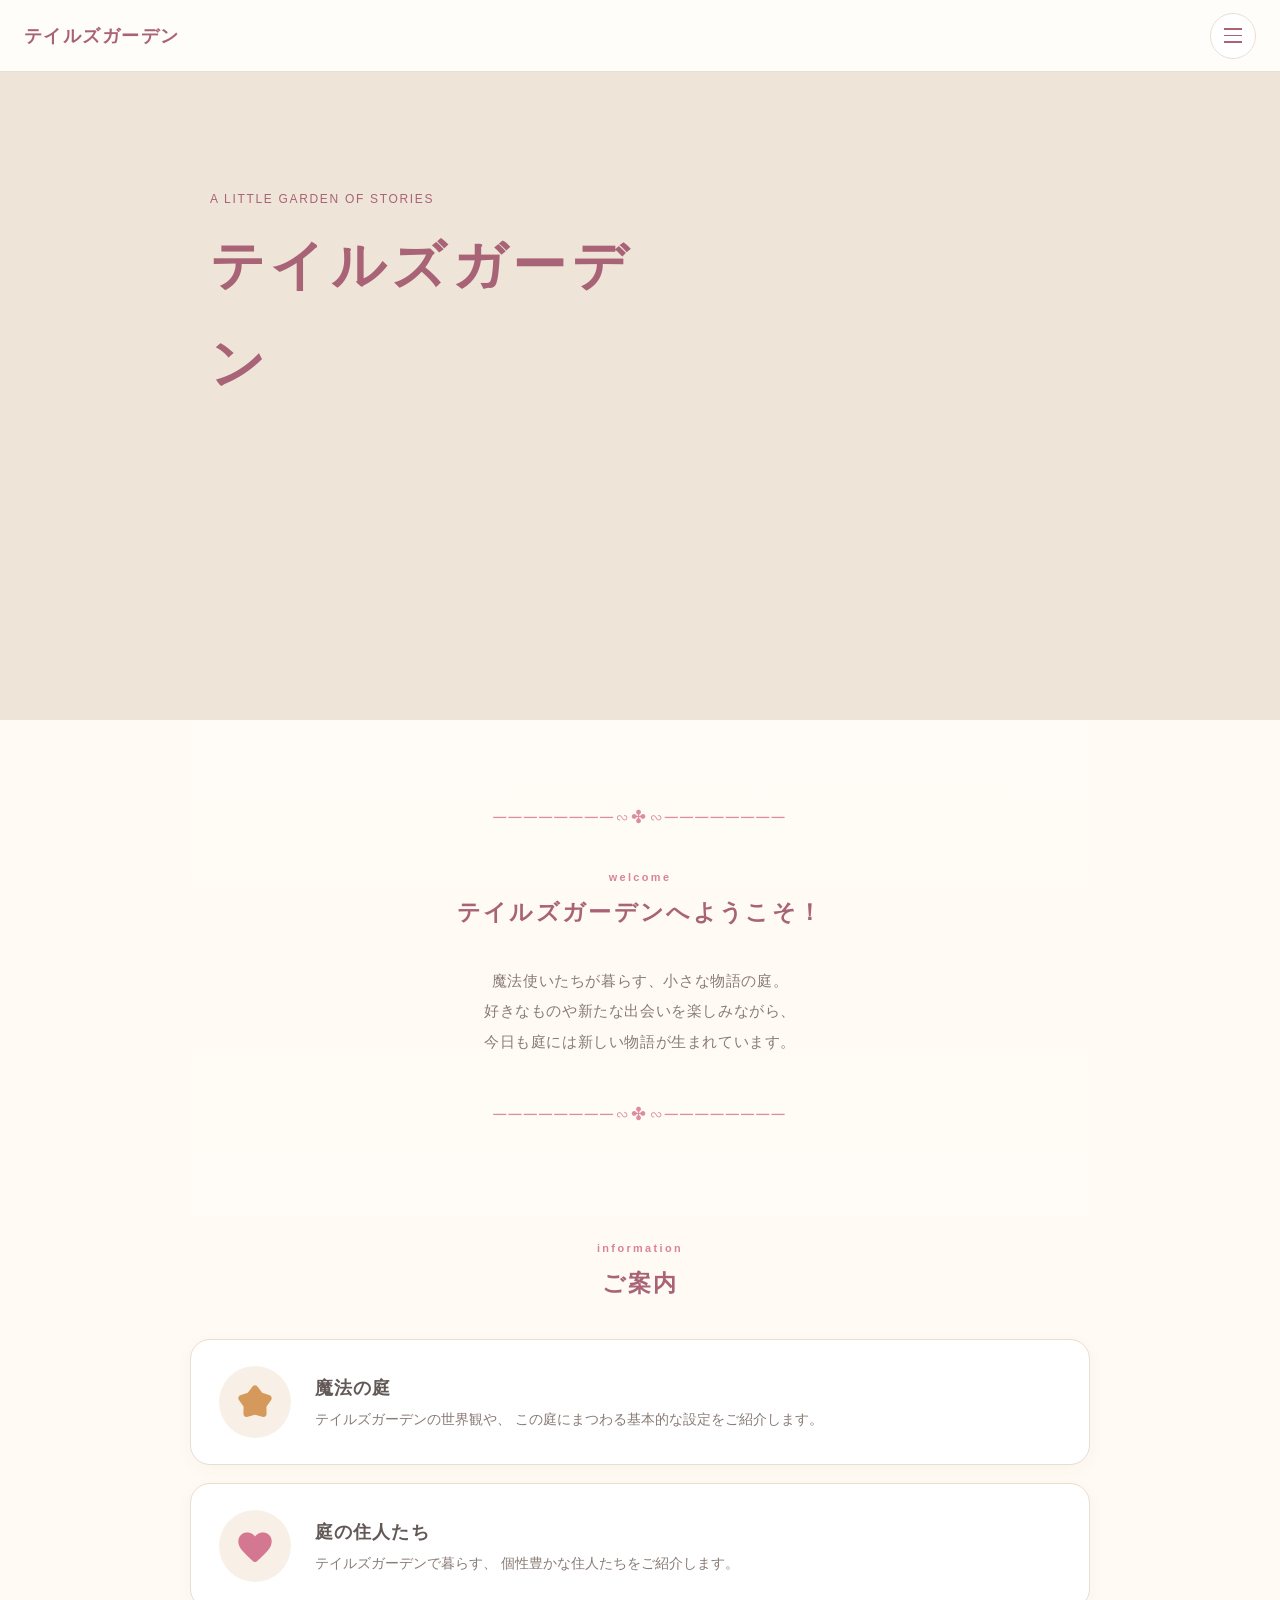
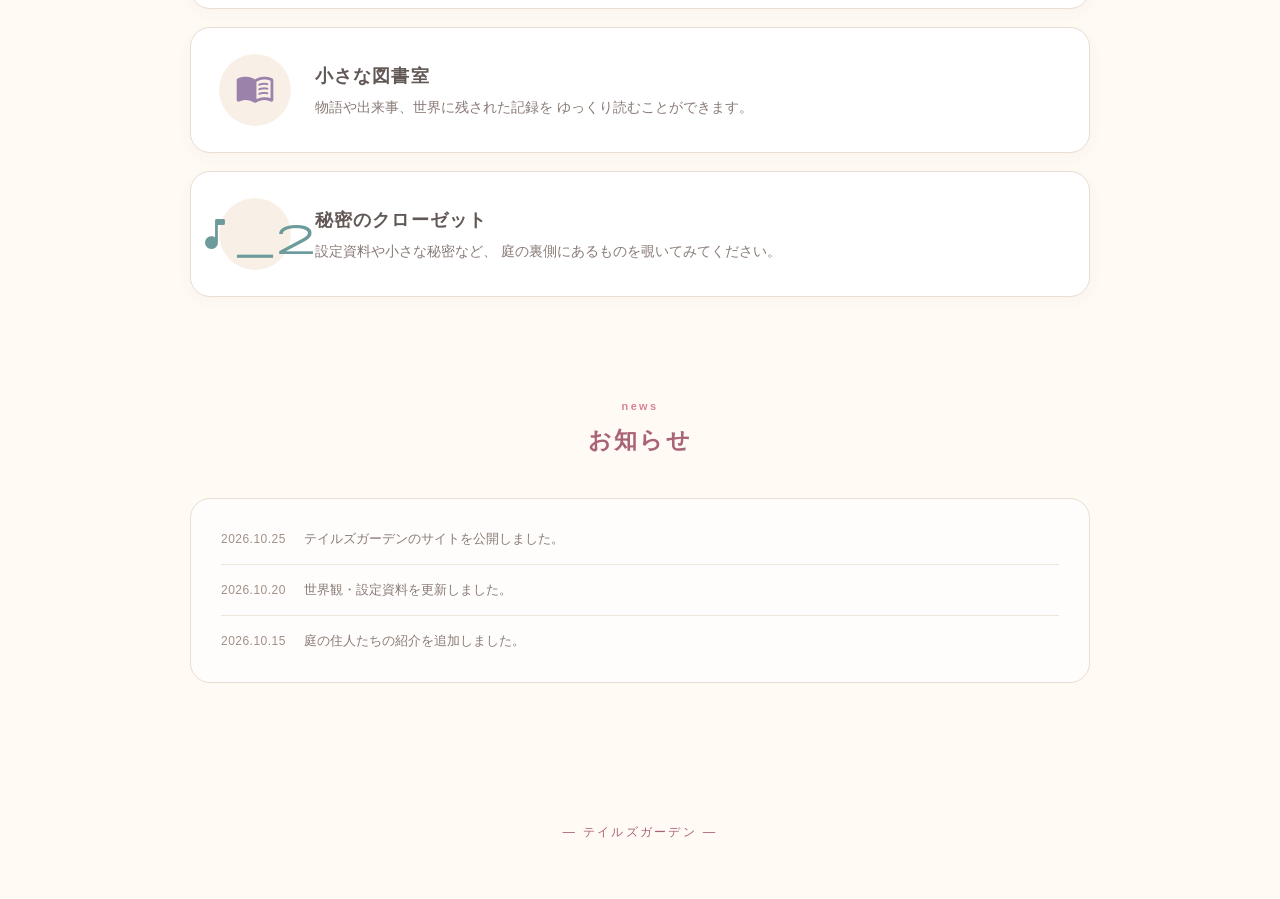
==== index.html @ 04b59acd "index.html の更新" ====
<!DOCTYPE html><html lang="ja"><head>
  <meta charset="UTF-8"><meta
name="viewport"
content="width=device-width, initial-scale=1.0">

  <title>テイルズガーデン</title>  <!-- Material Symbols Rounded -->  <link
    rel="stylesheet"
    href="https://fonts.googleapis.com/css2?family=Material+Symbols+Rounded:opsz,wght,FILL,GRAD@20..48,400,1,0"
  >  <!-- CSS -->  <link rel="stylesheet" href="style.css">
</head><body>  <!-- ========================================
       ヘッダー
  ======================================== -->  <header class="site-header"><a href="#" class="site-title">
  テイルズガーデン
</a>


<!-- メニューボタン -->

<button
  class="menu-button"
  type="button"
  aria-label="メニューを開く"
  aria-expanded="false"
>

  <span></span>
  <span></span>
  <span></span>

</button>

  </header>  <!-- ========================================
       全画面メニュー
  ======================================== -->  <div class="menu-overlay"><div class="menu-inner">


  <!-- メニュー見出し -->

  <div class="menu-heading">

    <span>menu</span>

    <h2>ご案内</h2>

  </div>


  <!-- メニュー項目 -->

  <nav class="menu-items">


    <!-- 魔法の庭 -->

    <a href="#garden" class="menu-item">

      <div class="menu-icon icon-garden">

        <span class="material-symbols-rounded">
          kid_star
        </span>

      </div>


      <div>

        <h3>
          魔法の庭
        </h3>

        <p>
          テイルズガーデンの世界について
        </p>

      </div>

    </a>



    <!-- 庭の住人たち -->

    <a href="#residents" class="menu-item">

      <div class="menu-icon icon-residents">

        <span class="material-symbols-rounded">
          favorite
        </span>

      </div>


      <div>

        <h3>
          庭の住人たち
        </h3>

        <p>
          この庭で暮らす住人たち
        </p>

      </div>

    </a>



    <!-- 小さな図書室 -->

    <a href="#library" class="menu-item">

      <div class="menu-icon icon-library">

        <span class="material-symbols-rounded">
          menu_book
        </span>

      </div>


      <div>

        <h3>
          小さな図書室
        </h3>

        <p>
          物語や記録を読む場所
        </p>

      </div>

    </a>



    <!-- 秘密のクローゼット -->

    <a href="#closet" class="menu-item">

      <div class="menu-icon icon-closet">

        <span class="material-symbols-rounded">
          music_note_2
        </span>

      </div>


      <div>

        <h3>
          秘密のクローゼット
        </h3>

        <p>
          設定資料や小さな秘密
        </p>

      </div>

    </a>

  </nav>

</div>

  </div>  <!-- ========================================
       メイン
  ======================================== -->  <main><!-- ======================================
     メインビジュアル
====================================== -->

<section class="hero">

  <div
    class="hero-image"
    style="background-image: url('images/hero.jpg');"
  ></div>


  <div class="hero-text">

    <p class="hero-subtitle">
      A LITTLE GARDEN OF STORIES
    </p>

    <h1>
      テイルズガーデン
    </h1>

  </div>

</section>



<!-- ======================================
     Welcome / 世界観紹介
====================================== -->

<section class="intro" id="welcome">


  <div class="section-heading">

    <span class="heading-en">
      welcome
    </span>

    <h2>
      テイルズガーデンへようこそ！
    </h2>

  </div>


  <p>
    魔法使いたちが暮らす、小さな物語の庭。<br>
    好きなものや新たな出会いを楽しみながら、<br>
    今日も庭には新しい物語が生まれています。
  </p>

</section>



<!-- ======================================
     Information / ご案内
====================================== -->

<section class="contents-section" id="information">


  <div class="section-heading">

    <span class="heading-en">
      information
    </span>

    <h2>
      ご案内
    </h2>

  </div>


  <div class="contents">


    <!-- 魔法の庭 -->

    <a
      href="#garden"
      class="content-card"
      id="garden"
    >

      <div class="content-icon icon-garden">

        <span class="material-symbols-rounded">
          kid_star
        </span>

      </div>


      <div class="content-text">

        <h2>
          魔法の庭
        </h2>

        <p>
          テイルズガーデンの世界観や、
          この庭にまつわる基本的な設定をご紹介します。
        </p>

      </div>

    </a>



    <!-- 庭の住人たち -->

    <a
      href="#residents"
      class="content-card"
      id="residents"
    >

      <div class="content-icon icon-residents">

        <span class="material-symbols-rounded">
          favorite
        </span>

      </div>


      <div class="content-text">

        <h2>
          庭の住人たち
        </h2>

        <p>
          テイルズガーデンで暮らす、
          個性豊かな住人たちをご紹介します。
        </p>

      </div>

    </a>



    <!-- 小さな図書室 -->

    <a
      href="#library"
      class="content-card"
      id="library"
    >

      <div class="content-icon icon-library">

        <span class="material-symbols-rounded">
          menu_book
        </span>

      </div>


      <div class="content-text">

        <h2>
          小さな図書室
        </h2>

        <p>
          物語や出来事、世界に残された記録を
          ゆっくり読むことができます。
        </p>

      </div>

    </a>



    <!-- 秘密のクローゼット -->

    <a
      href="#closet"
      class="content-card"
      id="closet"
    >

      <div class="content-icon icon-closet">

        <span class="material-symbols-rounded">
          music_note_2
        </span>

      </div>


      <div class="content-text">

        <h2>
          秘密のクローゼット
        </h2>

        <p>
          設定資料や小さな秘密など、
          庭の裏側にあるものを覗いてみてください。
        </p>

      </div>

    </a>


  </div>

</section>



<!-- ======================================
     その他コンテンツ
     更新情報・お知らせ
====================================== -->

<section class="extra-section">


  <div class="section-heading">

    <span class="heading-en">
      news
    </span>

    <h2>
      お知らせ
    </h2>

  </div>


  <div class="extra-box">


    <ul class="news-list">


      <li class="news-item">

        <time class="news-date" datetime="2026-10-25">
          2026.10.25
        </time>

        <span class="news-text">
          テイルズガーデンのサイトを公開しました。
        </span>

      </li>


      <li class="news-item">

        <time class="news-date" datetime="2026-10-20">
          2026.10.20
        </time>

        <span class="news-text">
          世界観・設定資料を更新しました。
        </span>

      </li>


      <li class="news-item">

        <time class="news-date" datetime="2026-10-15">
          2026.10.15
        </time>

        <span class="news-text">
          庭の住人たちの紹介を追加しました。
        </span>

      </li>


    </ul>

  </div>

</section>

  </main>  <!-- ========================================
       フッター
  ======================================== -->  <footer class="site-footer"><p>
  ― テイルズガーデン ―
</p>

  </footer>  <!-- ========================================
       メニュー用 JavaScript
  ======================================== -->  <script>

    const menuButton =
      document.querySelector(".menu-button");

    const menuOverlay =
      document.querySelector(".menu-overlay");


    /* ---------- メニュー開閉 ---------- */

    menuButton.addEventListener("click", () => {

      const isOpen =
        menuButton.classList.toggle("is-open");

      menuOverlay.classList.toggle(
        "is-open",
        isOpen
      );

      menuButton.setAttribute(
        "aria-expanded",
        isOpen
      );

    });


    /* ---------- メニュー内リンクを押したら閉じる ---------- */

    const menuLinks =
      document.querySelectorAll(
        ".menu-overlay a"
      );


    menuLinks.forEach((link) => {

      link.addEventListener("click", () => {

        menuButton.classList.remove(
          "is-open"
        );

        menuOverlay.classList.remove(
          "is-open"
        );

        menuButton.setAttribute(
          "aria-expanded",
          "false"
        );

      });

    });

  </script></body></html>
---- style.css ----
/* ========================================
   テイルズガーデン
   基本スタイル
======================================== */


/* ========================================
   色・基本設定
======================================== */

:root {

  /* ---------- 背景 ---------- */

  --cream-main: #fffaf3;
  --cream-light: #fffdf9;
  --cream-soft: #f8f0e7;


  /* ---------- カード ---------- */

  --white: #ffffff;


  /* ---------- 文字 ---------- */

  --text-main: #625957;
  --text-soft: #897b76;
  --text-light: #a18f89;


  /* ---------- 線 ---------- */

  --border-soft: #e8ded2;


  /* ---------- アクセント ---------- */

  --pink-main: #d98298;
  --pink-dark: #a96376;

  --gold-soft: #d5a05f;


  /* ---------- メニュー ---------- */

  --menu-bg: #fff7f4;


  /* ---------- アイコン ---------- */

  --icon-garden: #d59a5b;
  --icon-residents: #d47791;
  --icon-library: #9b82aa;
  --icon-closet: #6d9a9a;


  /* ---------- レイアウト ---------- */

  --header-height: 72px;
  --content-width: 900px;
}


/* ========================================
   基本設定
======================================== */

* {
  box-sizing: border-box;
}


html {
  scroll-behavior: smooth;
}


body {
  margin: 0;
  padding-top: var(--header-height);

  background: var(--cream-main);
  color: var(--text-main);

  font-family:
    "Hiragino Kaku Gothic ProN",
    "Yu Gothic",
    "YuGothic",
    "Meiryo",
    sans-serif;

  line-height: 1.8;
}


a {
  color: inherit;
  text-decoration: none;
}


/* ========================================
   ヘッダー
======================================== */

.site-header {
  position: fixed;
  top: 0;
  left: 0;
  z-index: 1000;

  width: 100%;
  height: var(--header-height);

  display: flex;
  align-items: center;
  justify-content: space-between;

  padding: 0 24px;

  background: rgba(255, 253, 249, 0.97);

  border-bottom: 1px solid var(--border-soft);

  backdrop-filter: blur(8px);
}


/* ---------- サイトタイトル ---------- */

.site-title {
  font-size: 1.15rem;
  font-weight: 600;

  letter-spacing: 0.08em;

  color: var(--pink-dark);

  transition:
    color 0.25s ease,
    opacity 0.25s ease;
}


.site-title:hover {
  color: var(--pink-main);
  opacity: 0.8;
}


/* ---------- メニューボタン ---------- */

.menu-button {
  position: relative;

  width: 46px;
  height: 46px;

  padding: 0;

  display: flex;
  flex-direction: column;
  align-items: center;
  justify-content: center;

  gap: 5px;

  border: 1px solid var(--border-soft);
  border-radius: 50%;

  background: var(--white);
  color: var(--pink-dark);

  cursor: pointer;

  transition:
    background 0.25s ease,
    color 0.25s ease,
    transform 0.25s ease;
}


.menu-button:hover {
  background: var(--cream-soft);
  color: var(--pink-main);
}


.menu-button span {
  display: block;

  width: 18px;
  height: 1.5px;

  background: currentColor;

  transition:
    transform 0.3s ease,
    opacity 0.3s ease;
}


/* ---------- メニューを開いた状態 ---------- */

.menu-button.is-open span:nth-child(1) {
  transform: translateY(6.5px) rotate(45deg);
}


.menu-button.is-open span:nth-child(2) {
  opacity: 0;
}


.menu-button.is-open span:nth-child(3) {
  transform: translateY(-6.5px) rotate(-45deg);
}


/* ========================================
   全画面メニュー
======================================== */

.menu-overlay {
  position: fixed;
  inset: 0;

  z-index: 900;

  padding-top: var(--header-height);

  background: var(--menu-bg);

  overflow-y: auto;

  opacity: 0;
  visibility: hidden;

  transform: translateY(-10px);

  transition:
    opacity 0.3s ease,
    visibility 0.3s ease,
    transform 0.3s ease;
}


.menu-overlay.is-open {
  opacity: 1;
  visibility: visible;

  transform: translateY(0);
}


.menu-inner {
  width: min(760px, calc(100% - 40px));

  margin: 0 auto;

  padding: 60px 0 80px;
}


/* ========================================
   メニュー見出し
======================================== */

.menu-heading {
  margin-bottom: 32px;

  text-align: center;
}


.menu-heading span {
  display: block;

  margin-bottom: 3px;

  color: var(--pink-main);

  font-size: 0.7rem;
  font-weight: 600;

  letter-spacing: 0.2em;
}


.menu-heading h2 {
  margin: 0;

  color: var(--pink-dark);

  font-size: 1.65rem;
  font-weight: 600;

  letter-spacing: 0.12em;
}


/* ========================================
   メニュー項目
======================================== */

.menu-items {
  display: flex;
  flex-direction: column;

  gap: 14px;
}


.menu-item {
  display: flex;
  align-items: center;

  gap: 20px;

  padding: 20px 22px;

  background: rgba(255, 255, 255, 0.82);

  border: 1px solid #ead9de;
  border-radius: 18px;

  transition:
    background 0.25s ease,
    transform 0.25s ease,
    border-color 0.25s ease;
}


.menu-item:hover {
  background: var(--white);

  border-color: #dfbbc4;

  transform: translateY(-2px);
}


/* ========================================
   Material Symbols アイコン
======================================== */

.menu-icon,
.content-icon {
  flex: 0 0 auto;

  display: flex;
  align-items: center;
  justify-content: center;

  border-radius: 50%;

  background: var(--cream-soft);
}


/* ---------- メニュー側 ---------- */

.menu-icon {
  width: 54px;
  height: 54px;
}


/* ---------- Material Symbols ---------- */

.menu-icon .material-symbols-rounded,
.content-icon .material-symbols-rounded {

  display: block;

  font-family: "Material Symbols Rounded";

  font-weight: normal;
  font-style: normal;

  line-height: 1;
  letter-spacing: normal;

  text-transform: none;
  white-space: nowrap;

  word-wrap: normal;
  direction: ltr;

  -webkit-font-feature-settings: "liga";
  -webkit-font-smoothing: antialiased;

  font-feature-settings: "liga";

  font-variation-settings:
    "FILL" 1,
    "wght" 400,
    "GRAD" 0,
    "opsz" 40;
}


/* ---------- アイコンサイズ ---------- */

.menu-icon .material-symbols-rounded {
  font-size: 30px;
}


/* ========================================
   アイコンカラー
======================================== */

.icon-garden {
  color: var(--icon-garden);
}


.icon-residents {
  color: var(--icon-residents);
}


.icon-residents .material-symbols-rounded {
  transform: translateY(2px);
}


.icon-library {
  color: var(--icon-library);
}


.icon-closet {
  color: var(--icon-closet);
}


/* ========================================
   メニュー文字
======================================== */

.menu-item h3 {
  margin: 0 0 3px;

  color: var(--text-main);

  font-size: 1.05rem;
  font-weight: 600;
}


.menu-item p {
  margin: 0;

  color: var(--text-soft);

  font-size: 0.82rem;

  line-height: 1.7;
}


/* ========================================
   メインビジュアル
======================================== */

.hero {
  position: relative;

  width: 100%;
}


.hero-image {
  width: 100%;

  height: min(72vh, 680px);

  min-height: 420px;

  background-color: #eee5d8;

  background-position: center;
  background-size: cover;
  background-repeat: no-repeat;
}


/* ---------- カバー上の文字 ---------- */

.hero-text {
  position: absolute;

  top: 15%;
  left: max(7%, calc((100% - var(--content-width)) / 2));

  max-width: 480px;

  padding: 20px;
}


.hero-subtitle {
  margin: 0 0 6px;

  color: var(--pink-dark);

  font-size: 0.75rem;

  letter-spacing: 0.14em;
}


.hero h1 {
  margin: 0;

  color: var(--pink-dark);

  font-size: clamp(2rem, 5vw, 3.4rem);

  font-weight: 600;

  letter-spacing: 0.1em;
}


/* ========================================
   共通セクション見出し
======================================== */

/*
  「welcome / テイルズガーデンへようこそ！」
  「information / ご案内」
  などで使用します。
*/

.section-heading {
  margin: 0 auto 36px;

  text-align: center;
}


.section-heading .heading-en {
  display: block;

  margin-bottom: 4px;

  color: var(--pink-main);

  font-size: 0.68rem;
  font-weight: 600;

  letter-spacing: 0.22em;

  text-transform: lowercase;
}


.section-heading h2 {
  margin: 0;

  color: var(--pink-dark);

  font-size: 1.45rem;
  font-weight: 600;

  letter-spacing: 0.1em;
}


/* ========================================
   Welcome / 世界観紹介
======================================== */

.intro {
  position: relative;

  width: min(
    var(--content-width),
    calc(100% - 28px)
  );

  margin: 0 auto;

  /*
    上下にゆったりと余白を取って、
    独立した「入口」のように見せる
  */
  padding: 88px 28px 92px;

  text-align: center;

  /*
    カードではなく、
    紹介文の周囲だけ空気が少し変わるようにする
  */
  background:
    linear-gradient(
      to bottom,
      rgba(255, 253, 249, 0.72),
      rgba(255, 250, 243, 0.28) 50%,
      rgba(255, 253, 249, 0.72)
    );

  /*
    カード感をなくす
  */
  border: none;
  border-radius: 0;
  box-shadow: none;
}


/* ========================================
   Welcome 上下の装飾
======================================== */

.intro::before,
.intro::after {

  content: "────────∽✤∽────────";

  display: block;

  max-width: 420px;

  margin-left: auto;
  margin-right: auto;

  color: var(--pink-main);

  font-size: 1.15rem;

  letter-spacing: 0.12em;

  line-height: 1;

  opacity: 0.9;
}


.intro::before {
  margin-bottom: 42px;
}


.intro::after {
  margin-top: 48px;
}


/* ========================================
   Welcome 見出し
======================================== */

.intro .section-heading {
  margin-bottom: 32px;
}


/* ========================================
   紹介文
======================================== */

.intro p {
  margin: 0 auto;

  max-width: 760px;

  color: var(--text-soft);

  font-size: 0.95rem;

  line-height: 2;

  letter-spacing: 0.04em;
}


/* ========================================
   Information / コンテンツ
======================================== */

.contents-section {
  width: min(
    var(--content-width),
    calc(100% - 40px)
  );

  margin: 0 auto;

  padding: 24px 0 100px;
}


/* 見出し */

.contents-section .section-heading {
  margin-bottom: 34px;
}


/* ---------- コンテンツカード ---------- */

.contents {
  display: flex;
  flex-direction: column;

  gap: 18px;

  margin: 0;
  padding: 0;
}


.content-card {
  display: flex;
  align-items: center;

  gap: 24px;

  padding: 26px 28px;

  background: var(--white);

  border: 1px solid var(--border-soft);

  border-radius: 20px;

  box-shadow:
    0 4px 16px rgba(100, 80, 65, 0.04);

  transition:
    transform 0.25s ease,
    box-shadow 0.25s ease,
    border-color 0.25s ease;
}


.content-card:hover {
  transform: translateY(-3px);

  border-color: #d9cabc;

  box-shadow:
    0 8px 24px rgba(100, 80, 65, 0.08);
}


/* ========================================
   コンテンツアイコン
======================================== */

.content-icon {
  width: 72px;
  height: 72px;
}


.content-icon .material-symbols-rounded {
  font-size: 40px;
}


/* ========================================
   コンテンツ文字
======================================== */

.content-text {
  flex: 1;
}


.content-text h2 {
  margin: 0 0 4px;

  color: var(--text-main);

  font-size: 1.15rem;
  font-weight: 600;

  letter-spacing: 0.06em;
}


.content-text p {
  margin: 0;

  color: var(--text-soft);

  font-size: 0.86rem;

  line-height: 1.75;
}


/* ========================================
   その他コンテンツ
   更新情報・お知らせなど
======================================== */

.extra-section {
  width: min(
    var(--content-width),
    calc(100% - 40px)
  );

  margin: 0 auto;

  padding: 0 0 90px;
}


/* ---------- その他コンテンツの箱 ---------- */

.extra-box {
  padding: 28px 30px;

  background: rgba(255, 255, 255, 0.72);

  border: 1px solid var(--border-soft);

  border-radius: 20px;
}


/* ---------- お知らせ一覧 ---------- */

.news-list {
  margin: 0;
  padding: 0;

  list-style: none;
}


.news-item {
  display: flex;
  align-items: baseline;

  gap: 18px;

  padding: 13px 0;

  border-bottom: 1px solid #eee5dc;
}


.news-item:first-child {
  padding-top: 0;
}


.news-item:last-child {
  padding-bottom: 0;

  border-bottom: none;
}


/* 日付 */

.news-date {
  flex: 0 0 auto;

  color: var(--text-light);

  font-size: 0.75rem;

  letter-spacing: 0.04em;
}


/* お知らせ本文 */

.news-text {
  color: var(--text-soft);

  font-size: 0.84rem;
}


/* リンク */

.news-item a {
  transition: color 0.2s ease;
}


.news-item a:hover {
  color: var(--pink-main);
}


/* ========================================
   フッター
======================================== */

/*
  フッターは背景や境界線を設けず、
  サイトの最後に余白をとって
  「― テイルズガーデン ―」だけを
  静かに置くデザインにしています。
*/

.site-footer {
  padding: 48px 20px 56px;

  text-align: center;
}


.site-footer p {
  margin: 0;

  color: var(--pink-dark);

  font-size: 0.78rem;

  letter-spacing: 0.18em;
}


/* ========================================
   スマートフォン
======================================== */

@media (max-width: 600px) {

  :root {
    --header-height: 64px;
  }


  /* ======================================
     ヘッダー
  ====================================== */

  .site-header {
    padding: 0 16px;
  }


  .site-title {
    font-size: 1rem;
  }


  .menu-button {
    width: 42px;
    height: 42px;
  }


  /* ======================================
     メニュー
  ====================================== */

  .menu-inner {
    width: min(
      100% - 28px,
      760px
    );

    padding-top: 40px;
    padding-bottom: 60px;
  }


  .menu-item {
    gap: 15px;

    padding: 17px;
  }


  .menu-icon {
    width: 48px;
    height: 48px;
  }


  .menu-icon .material-symbols-rounded {
    font-size: 27px;
  }


  .menu-item h3 {
    font-size: 0.98rem;
  }


  .menu-item p {
    font-size: 0.76rem;

    line-height: 1.6;
  }


  /* ======================================
     メインビジュアル
  ====================================== */

  .hero-image {
    height: 62vh;

    min-height: 420px;
  }


  .hero-text {
    top: 10%;
    left: 5%;

    padding: 12px;
  }


  .hero-subtitle {
    font-size: 0.65rem;
  }


  .hero h1 {
    font-size: 2rem;
  }


  /* ======================================
     セクション見出し
  ====================================== */

  .section-heading {
    margin-bottom: 28px;
  }


  .section-heading .heading-en {
    font-size: 0.62rem;

    letter-spacing: 0.2em;
  }


  .section-heading h2 {
    font-size: 1.2rem;
  }


/* ======================================
   Welcome
====================================== */

.intro {
  width: calc(100% - 28px);

  /*
    スマートフォンでも上下に
    しっかりと余白を取る
  */
  padding: 72px 20px 76px;

  background:
    linear-gradient(
      to bottom,
      rgba(255, 253, 249, 0.72),
      rgba(255, 250, 243, 0.28) 50%,
      rgba(255, 253, 249, 0.72)
    );

  border: none;
  border-radius: 0;
  box-shadow: none;
}


/* ---------- 上下の装飾 ---------- */

.intro::before,
.intro::after {
  max-width: 100%;

  font-size: 0.56rem;

  letter-spacing: 0.04em;

  white-space: nowrap;
}


.intro::before {
  margin-bottom: 34px;
}


.intro::after {
  margin-top: 40px;
}


/* ---------- 見出し ---------- */

.intro .section-heading {
  margin-bottom: 26px;
}


/* ---------- 紹介文 ---------- */

.intro p {
  font-size: 0.85rem;

  line-height: 2;

  letter-spacing: 0.03em;
}


  /* ======================================
     Information
  ====================================== */

  .contents-section {
    width: calc(100% - 28px);

    padding-top: 8px;
    padding-bottom: 70px;
  }


  .contents-section .section-heading {
    margin-bottom: 28px;
  }


  .contents {
    gap: 14px;
  }


  .content-card {
    gap: 16px;

    padding: 20px;

    border-radius: 17px;
  }


  /* ---------- アイコン ---------- */

  .content-icon {
    width: 58px;
    height: 58px;
  }


  .content-icon .material-symbols-rounded {
    font-size: 33px;

    font-variation-settings:
      "FILL" 1,
      "wght" 400,
      "GRAD" 0,
      "opsz" 33;
  }


  /* ---------- 文字 ---------- */

  .content-text h2 {
    font-size: 1rem;
  }


  .content-text p {
    font-size: 0.77rem;

    line-height: 1.65;
  }


  /* ======================================
     その他コンテンツ
  ====================================== */

  .extra-section {
    width: calc(100% - 28px);

    padding-bottom: 64px;
  }


  .extra-box {
    padding: 22px 20px;

    border-radius: 17px;
  }


  .news-item {
    display: block;

    padding: 12px 0;
  }


  .news-date {
    display: block;

    margin-bottom: 2px;

    font-size: 0.7rem;
  }


  .news-text {
    font-size: 0.78rem;

    line-height: 1.7;
  }


  /* ======================================
     フッター
  ====================================== */

  .site-footer {
    padding: 40px 20px 48px;
  }


  .site-footer p {
    font-size: 0.7rem;

    letter-spacing: 0.15em;
  }

}
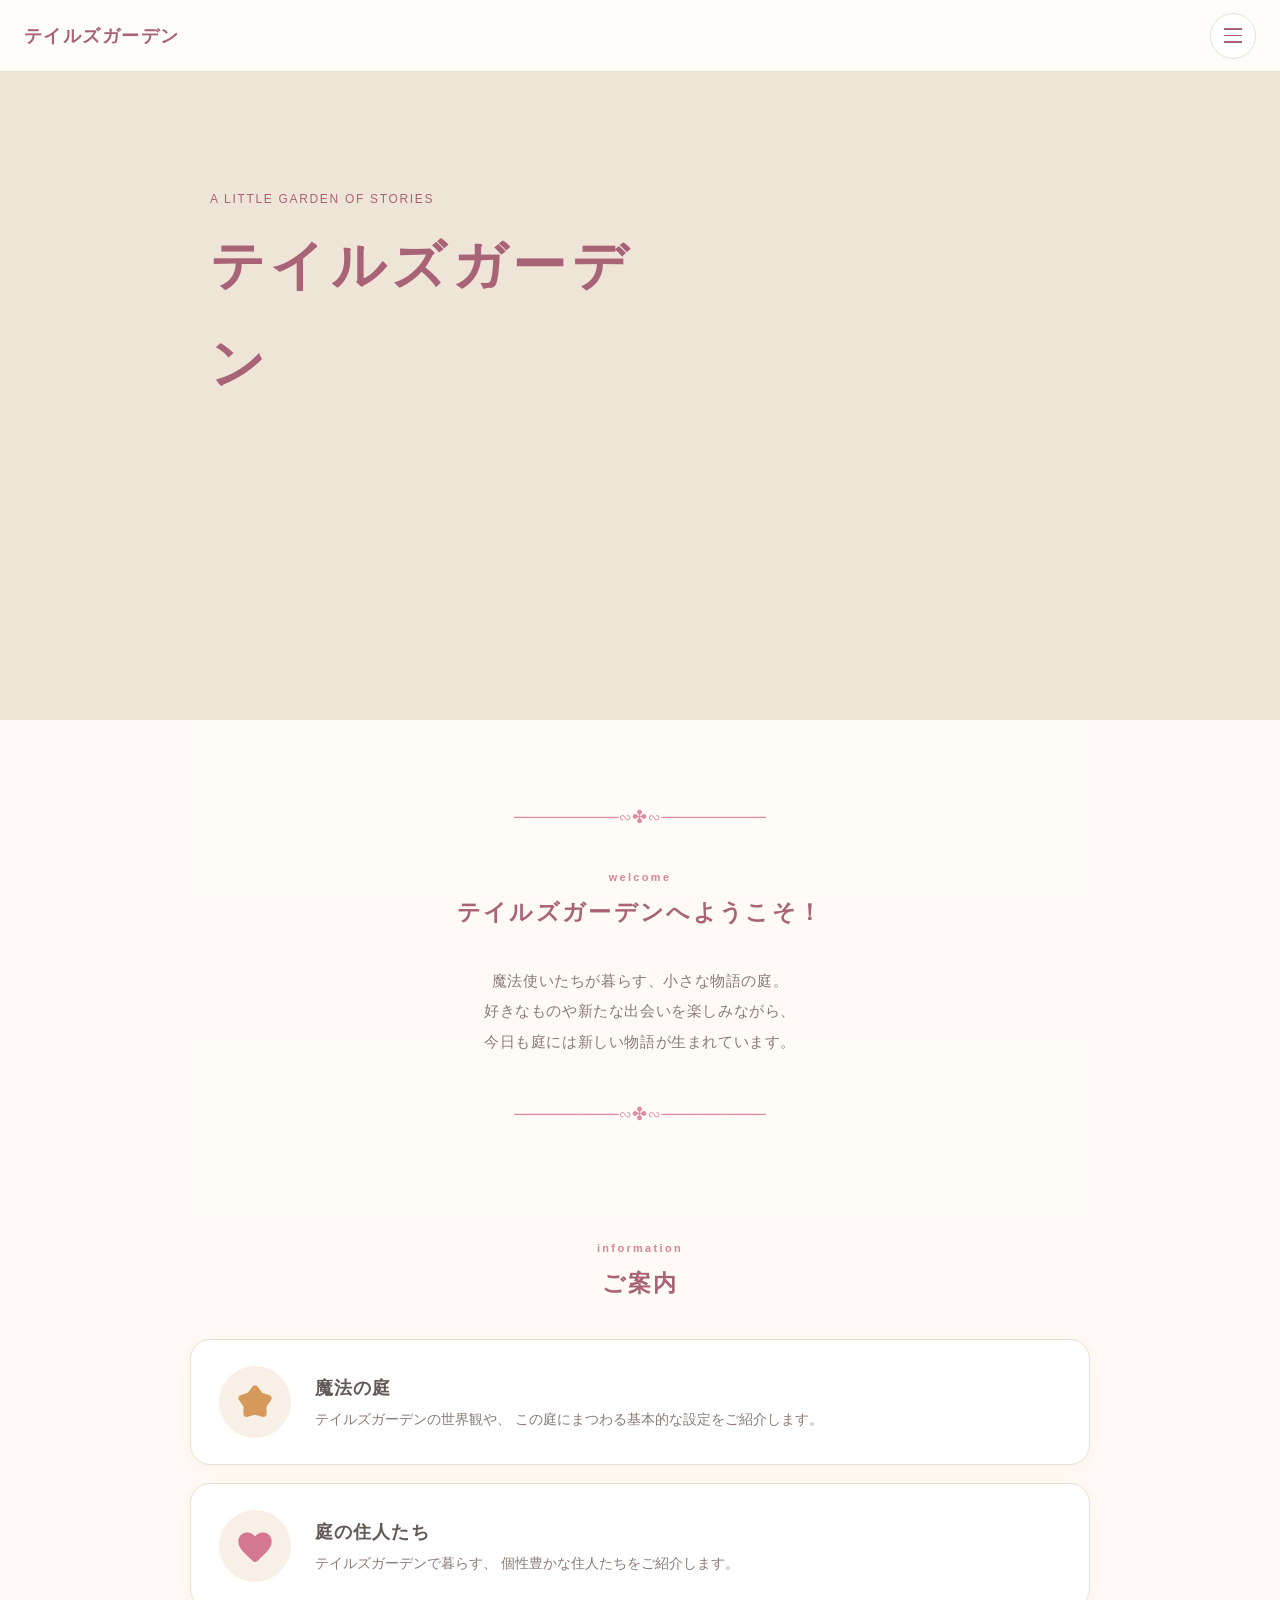
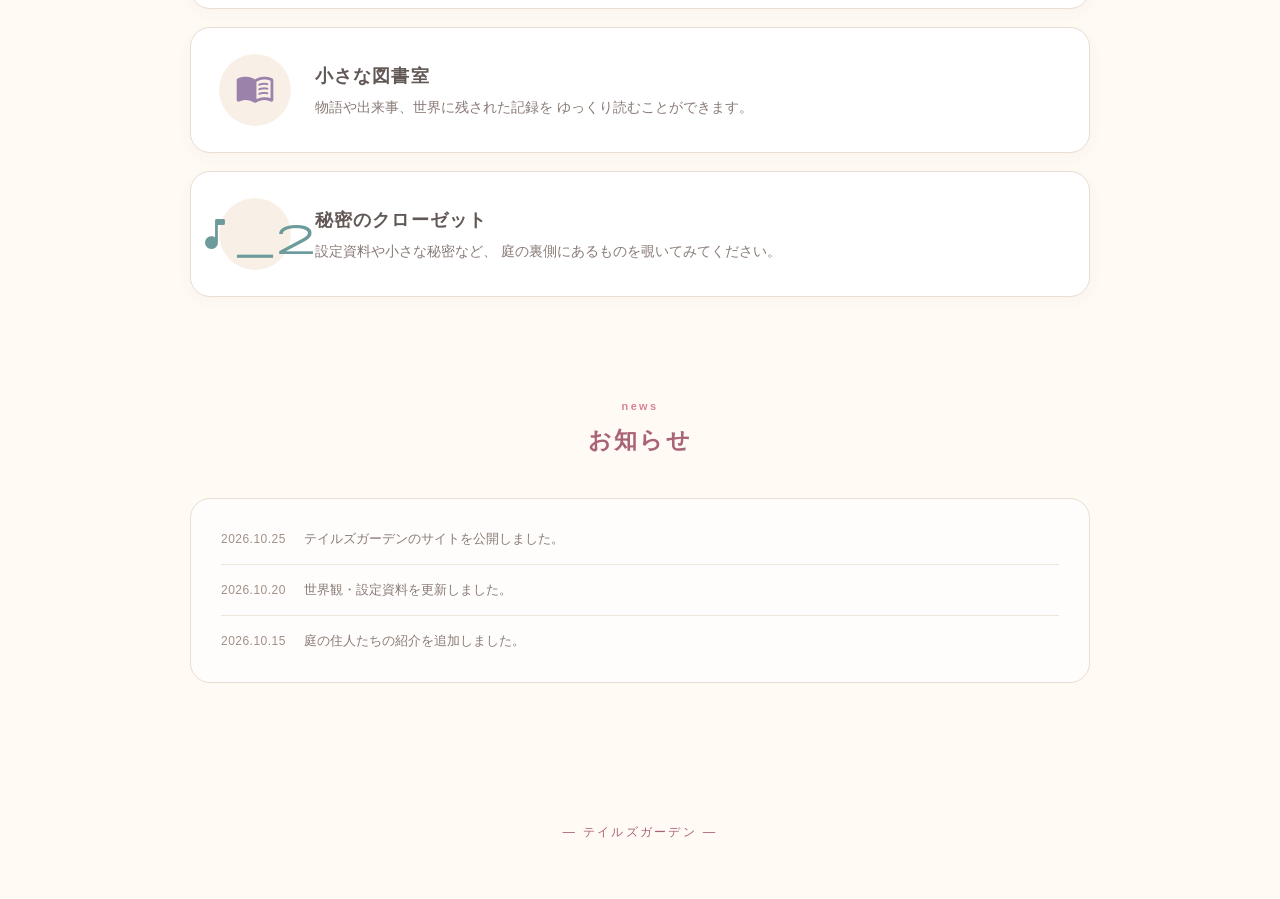
==== commit 0d0b0346: "index.html の更新" ====
--- a/index.html
+++ b/index.html
@@ -178,7 +178,7 @@
 
   <div
     class="hero-image"
-    style="background-image: url('images/hero.jpg');"
+    style="background-image: url('images/garden_cover.png');"
   ></div>
 
 
--- a/style.css
+++ b/style.css
@@ -634,7 +634,7 @@
 
   font-size: 1.15rem;
 
-  letter-spacing: 0.12em;
+  letter-spacing: 0em;
 
   line-height: 1;
 
@@ -1083,9 +1083,9 @@
 .intro::after {
   max-width: 100%;
 
-  font-size: 0.56rem;
-
-  letter-spacing: 0.04em;
+  font-size: 0.8rem;
+
+  letter-spacing: 0em;
 
   white-space: nowrap;
 }
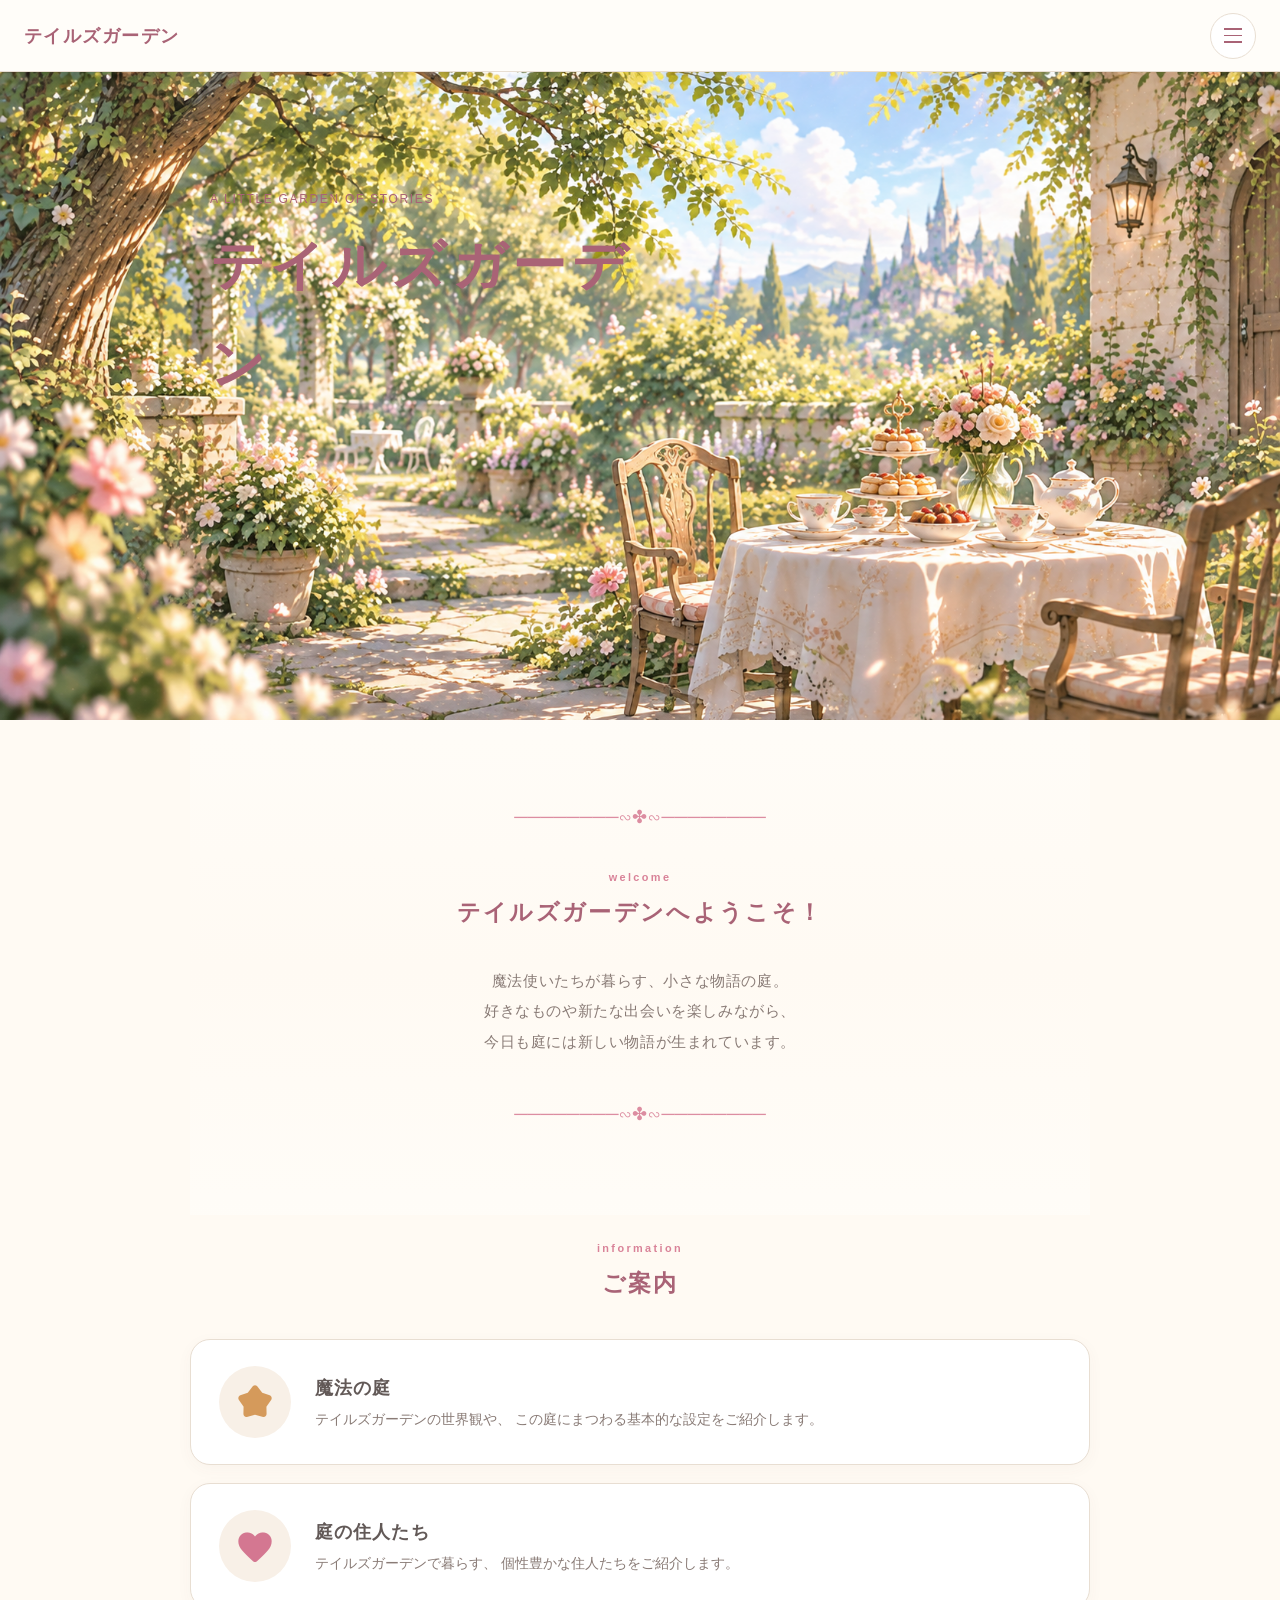
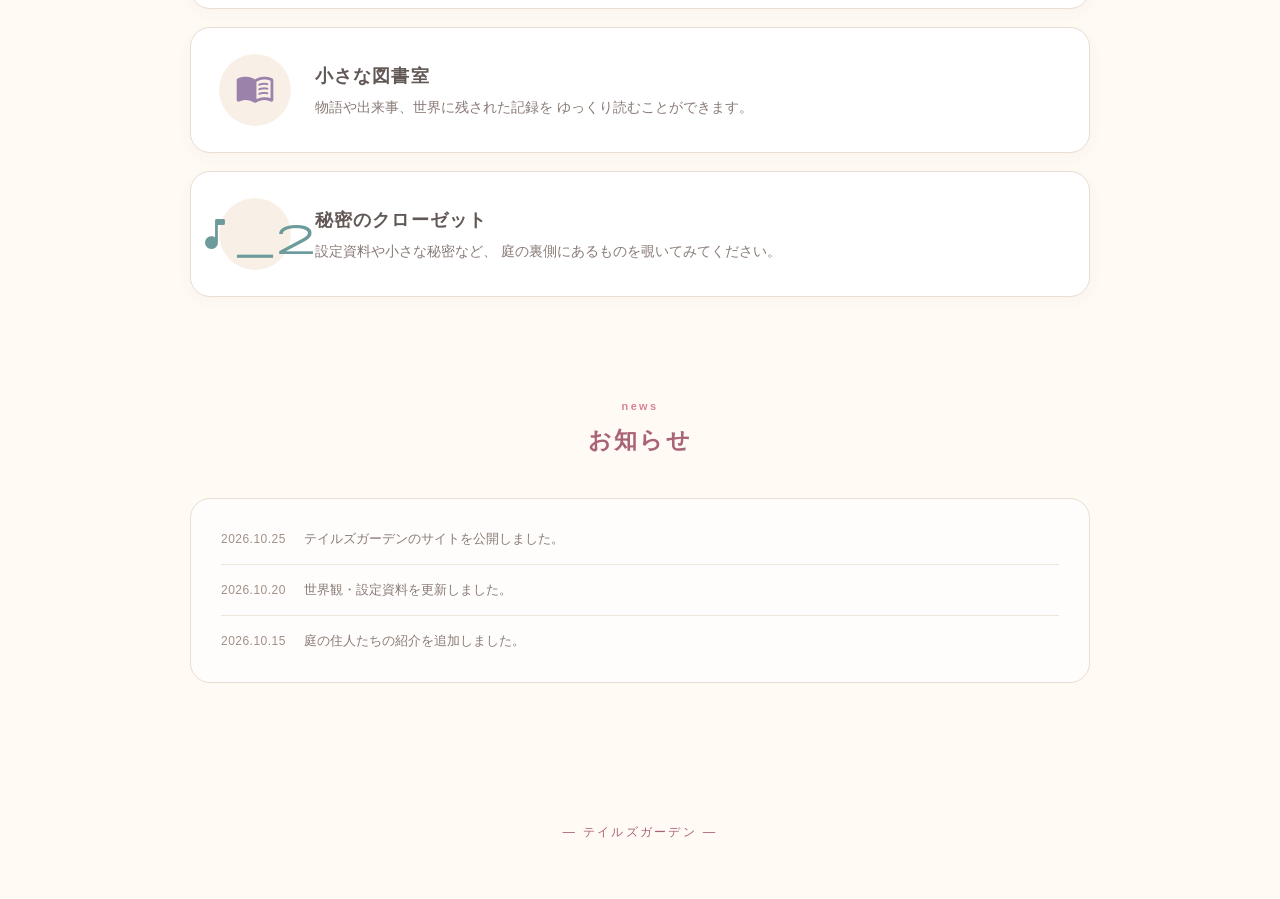
==== commit 5cd61c23: "index.html の更新" ====
--- a/index.html
+++ b/index.html
@@ -178,7 +178,7 @@
 
   <div
     class="hero-image"
-    style="background-image: url('images/garden_cover.png');"
+    style="background-image: url('image/garden_cover.png');"
   ></div>
 
 
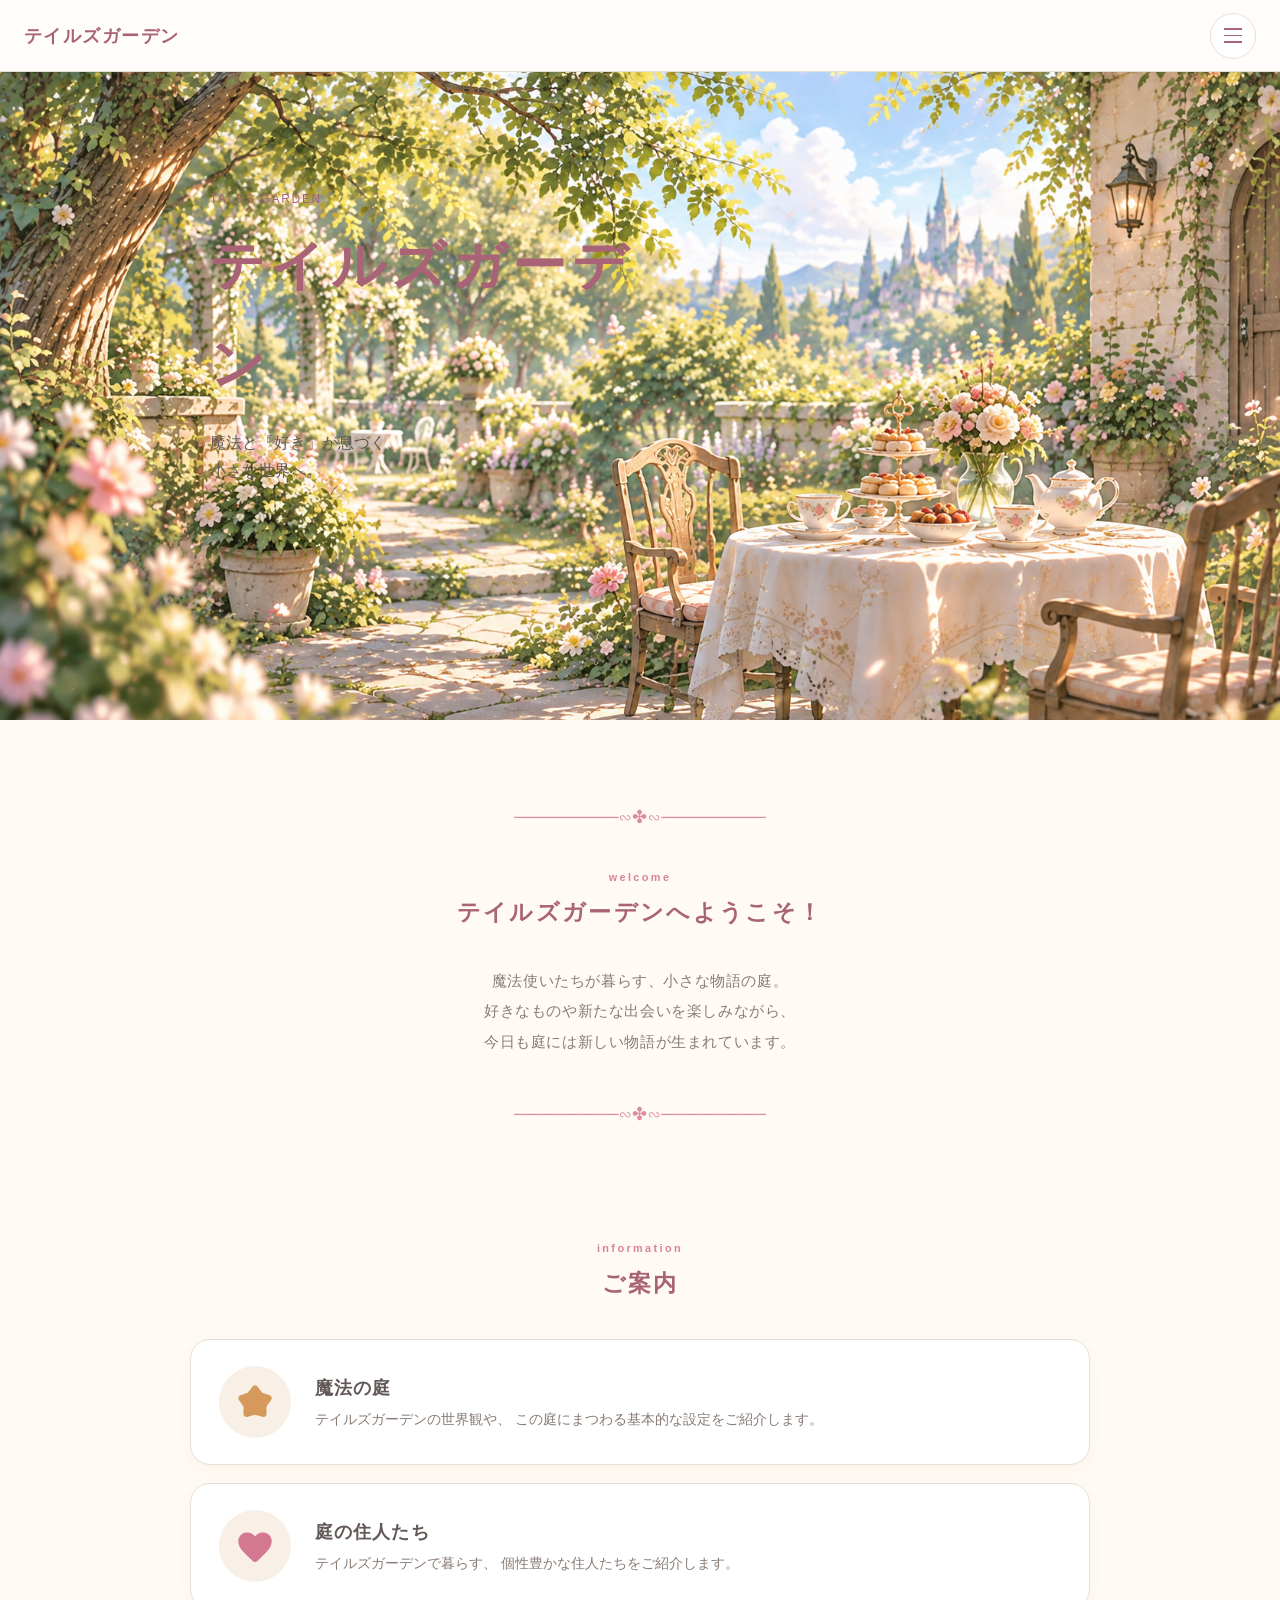
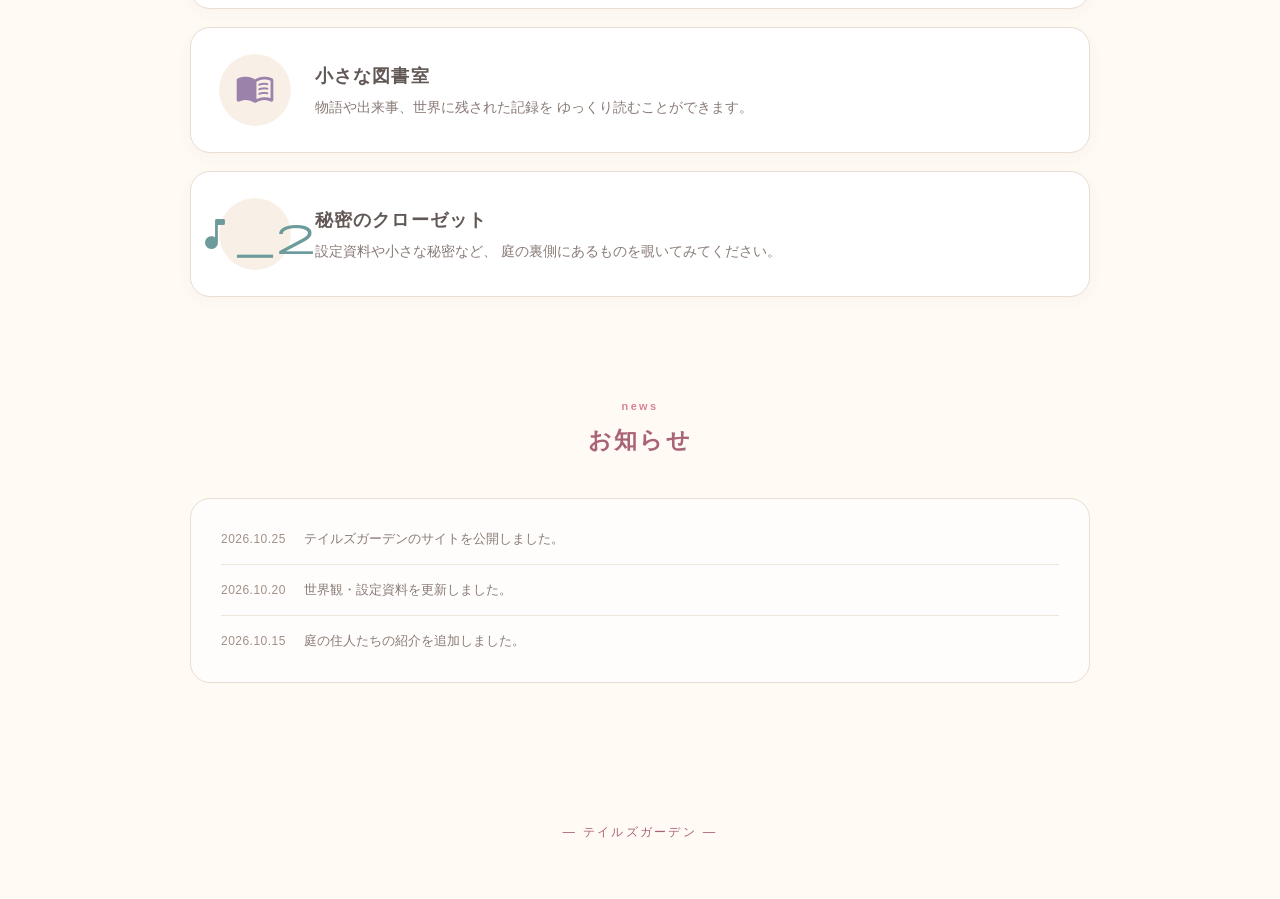
==== commit c43b4518: "index.html の更新" ====
--- a/index.html
+++ b/index.html
@@ -182,17 +182,18 @@
   ></div>
 
 
-  <div class="hero-text">
-
-    <p class="hero-subtitle">
-      A LITTLE GARDEN OF STORIES
-    </p>
-
-    <h1>
-      テイルズガーデン
-    </h1>
-
-  </div>
+ <div class="hero-text">
+
+  <p class="hero-subtitle">TALES GARDEN</p>
+
+  <h1>テイルズガーデン</h1>
+
+  <p class="hero-catchcopy">
+    魔法と「好き」が息づく、<br>
+    小さな世界へ。
+  </p>
+
+</div>
 
 </section>
 
--- a/style.css
+++ b/style.css
@@ -592,25 +592,6 @@
   padding: 88px 28px 92px;
 
   text-align: center;
-
-  /*
-    カードではなく、
-    紹介文の周囲だけ空気が少し変わるようにする
-  */
-  background:
-    linear-gradient(
-      to bottom,
-      rgba(255, 253, 249, 0.72),
-      rgba(255, 250, 243, 0.28) 50%,
-      rgba(255, 253, 249, 0.72)
-    );
-
-  /*
-    カード感をなくす
-  */
-  border: none;
-  border-radius: 0;
-  box-shadow: none;
 }
 
 
@@ -1005,7 +986,7 @@
   ====================================== */
 
   .hero-image {
-    height: 62vh;
+    height: 48vh;
 
     min-height: 420px;
   }
@@ -1062,18 +1043,6 @@
     しっかりと余白を取る
   */
   padding: 72px 20px 76px;
-
-  background:
-    linear-gradient(
-      to bottom,
-      rgba(255, 253, 249, 0.72),
-      rgba(255, 250, 243, 0.28) 50%,
-      rgba(255, 253, 249, 0.72)
-    );
-
-  border: none;
-  border-radius: 0;
-  box-shadow: none;
 }
 
 
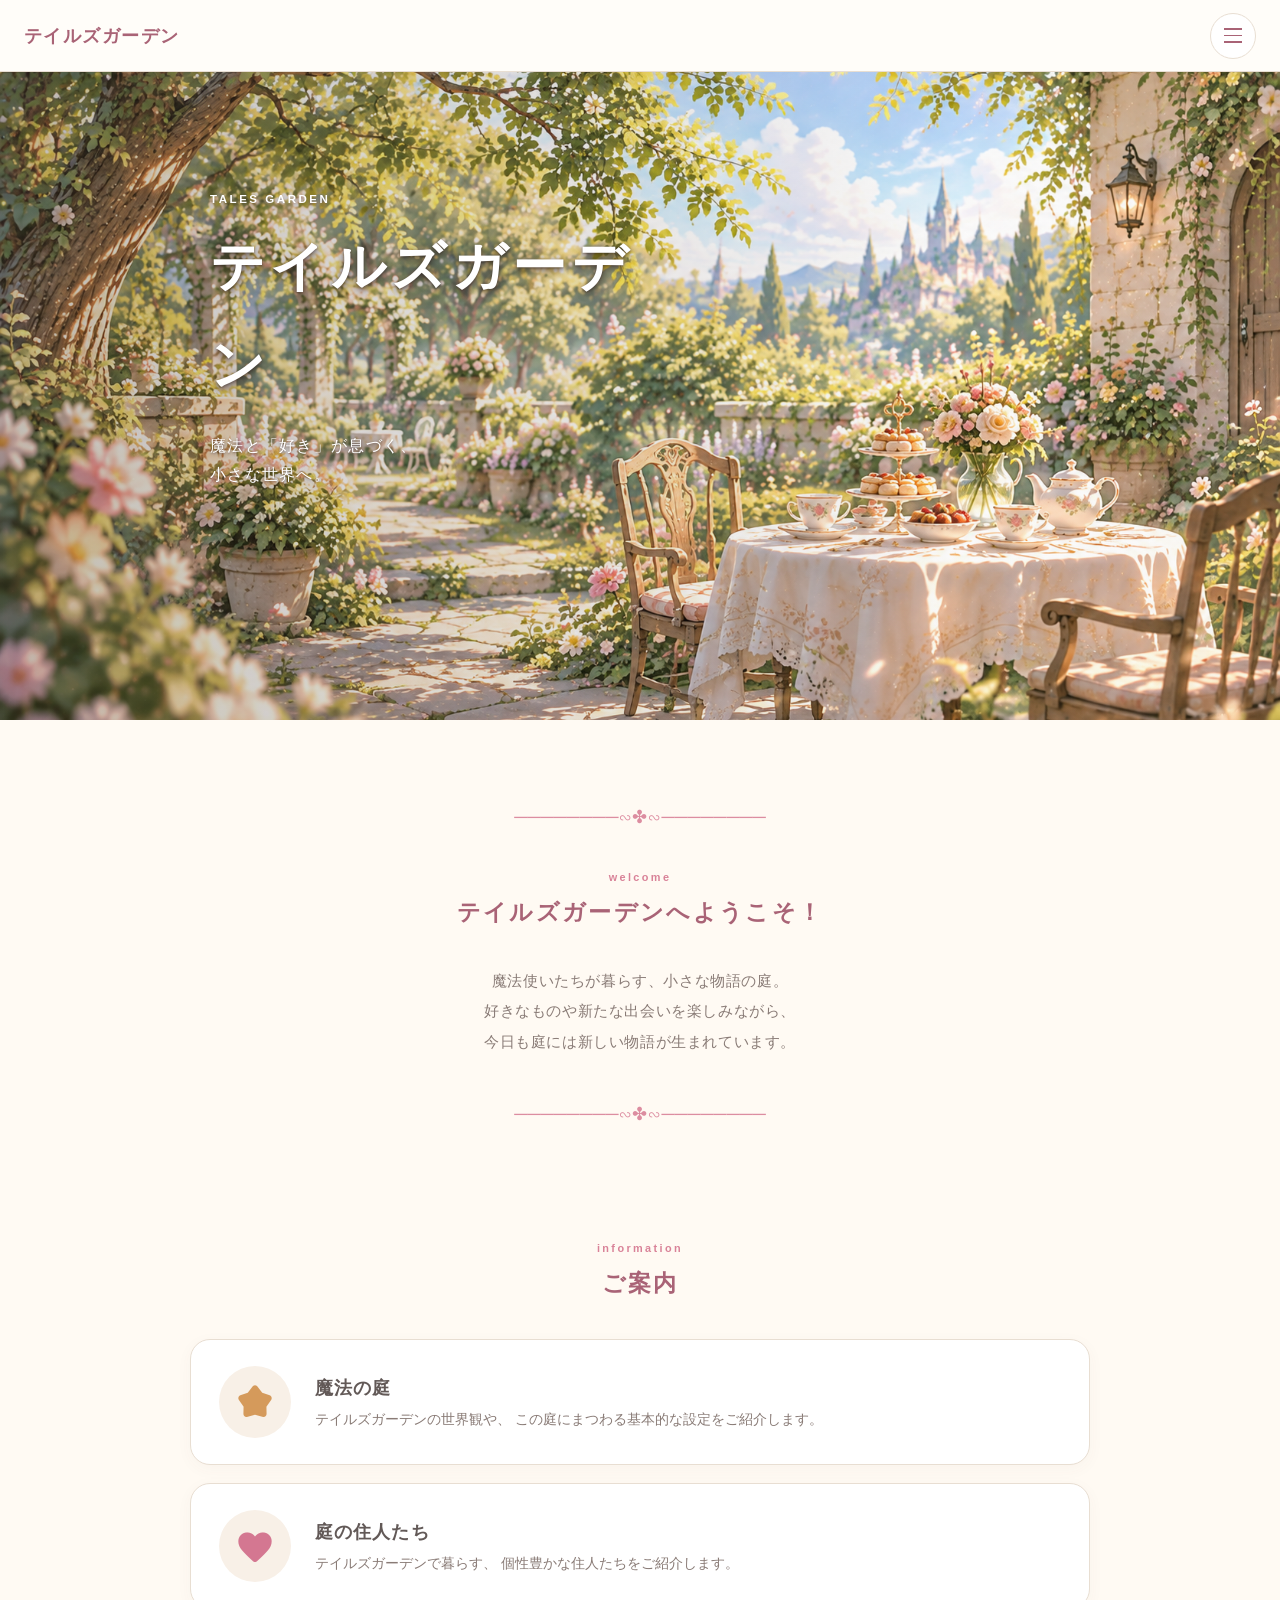
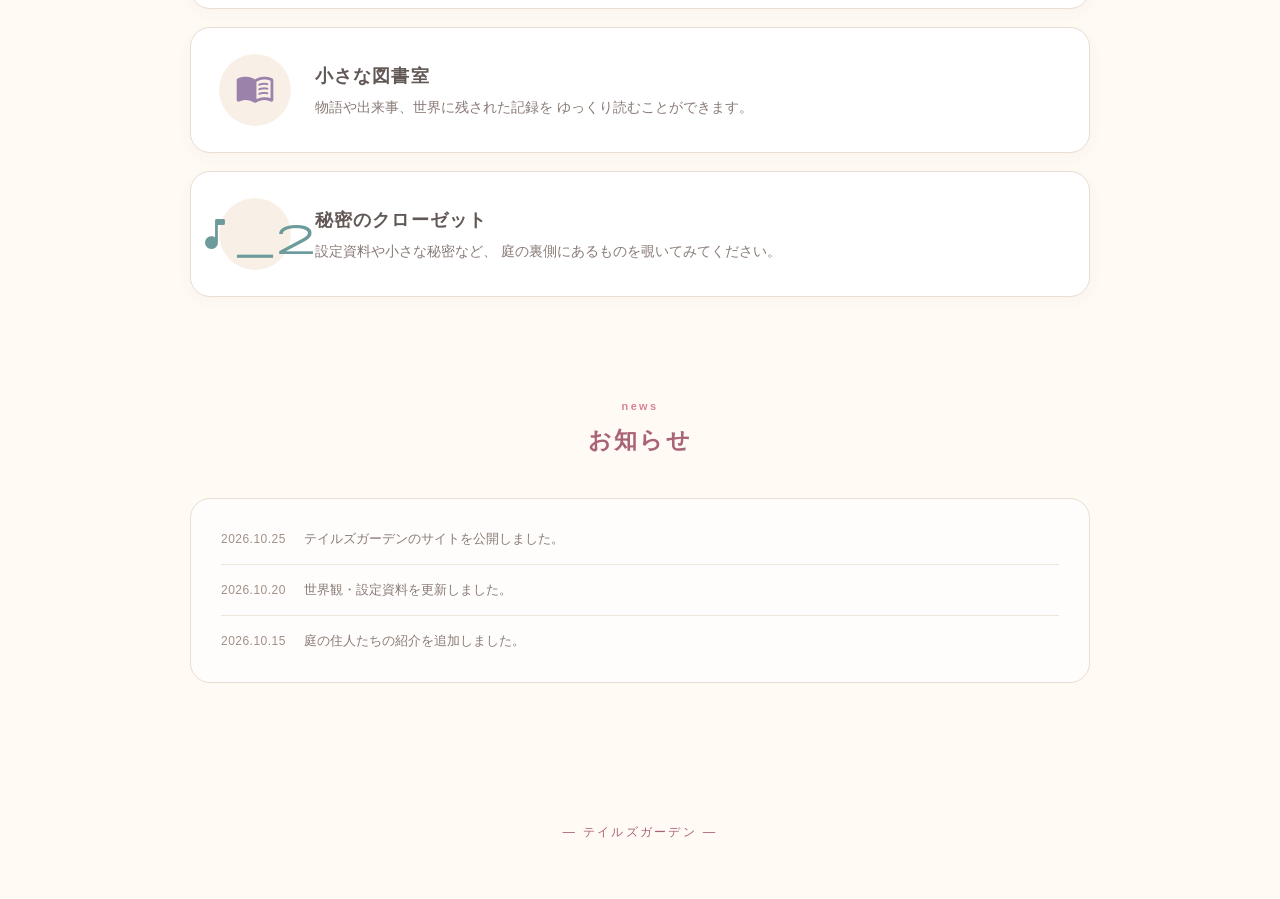
==== commit af62232d: "index.html の更新" ====
--- a/index.html
+++ b/index.html
@@ -9,9 +9,10 @@
   >  <!-- CSS -->  <link rel="stylesheet" href="style.css">
 </head><body>  <!-- ========================================
        ヘッダー
-  ======================================== -->  <header class="site-header"><a href="#" class="site-title">
-  テイルズガーデン
-</a>
+  ======================================== -->  <header class="site-header">
+  <a href="index.html" class="site-title">
+    テイルズガーデン
+  </a>
 
 
 <!-- メニューボタン -->
--- a/style.css
+++ b/style.css
@@ -477,7 +477,6 @@
   width: 100%;
 
   height: min(72vh, 680px);
-
   min-height: 420px;
 
   background-color: #eee5d8;
@@ -485,6 +484,21 @@
   background-position: center;
   background-size: cover;
   background-repeat: no-repeat;
+  position: relative;
+}
+
+.hero-image::after {
+  content: "";
+  position: absolute;
+  inset: 0;
+
+  background:
+    linear-gradient(
+      90deg,
+      rgba(55, 40, 35, 0.30) 0%,
+      rgba(55, 40, 35, 0.16) 35%,
+      rgba(55, 40, 35, 0.02) 75%
+    );
 }
 
 
@@ -499,32 +513,64 @@
   max-width: 480px;
 
   padding: 20px;
+
+  color: #ffffff;
+
+  text-shadow:
+    0 2px 6px rgba(45, 30, 30, 0.55),
+    0 1px 3px rgba(45, 30, 30, 0.45);
+
+  z-index: 1;
 }
 
 
 .hero-subtitle {
-  margin: 0 0 6px;
-
-  color: var(--pink-dark);
-
-  font-size: 0.75rem;
-
-  letter-spacing: 0.14em;
+  margin: 0 0 8px;
+
+  color: #ffffff;
+
+  font-size: 0.72rem;
+  font-weight: 600;
+
+  letter-spacing: 0.22em;
+
+  text-shadow:
+    0 2px 4px rgba(70, 50, 45, 0.5);
 }
 
 
 .hero h1 {
   margin: 0;
 
-  color: var(--pink-dark);
+  color: #ffffff;
 
   font-size: clamp(2rem, 5vw, 3.4rem);
 
   font-weight: 600;
 
   letter-spacing: 0.1em;
-}
-
+
+  text-shadow:
+    0 3px 8px rgba(45, 30, 30, 0.65),
+    0 1px 3px rgba(45, 30, 30, 0.55);
+}
+
+.hero-catchcopy {
+  margin: 18px 0 0;
+
+  color: #ffffff;
+
+  font-size: 1rem;
+  font-weight: 500;
+
+  line-height: 1.8;
+
+  letter-spacing: 0.08em;
+
+  text-shadow:
+    0 2px 5px rgba(70, 50, 45, 0.5),
+    0 1px 2px rgba(70, 50, 45, 0.4);
+}
 
 /* ========================================
    共通セクション見出し
@@ -993,11 +1039,13 @@
 
 
   .hero-text {
-    top: 10%;
-    left: 5%;
-
-    padding: 12px;
-  }
+  top: 10%;
+  left: 5%;
+
+  padding: 12px;
+
+  max-width: 90%;
+}
 
 
   .hero-subtitle {
@@ -1008,6 +1056,16 @@
   .hero h1 {
     font-size: 2rem;
   }
+
+.hero-catchcopy {
+  margin-top: 14px;
+
+  font-size: 0.85rem;
+
+  line-height: 1.8;
+
+  letter-spacing: 0.06em;
+}
 
 
   /* ======================================
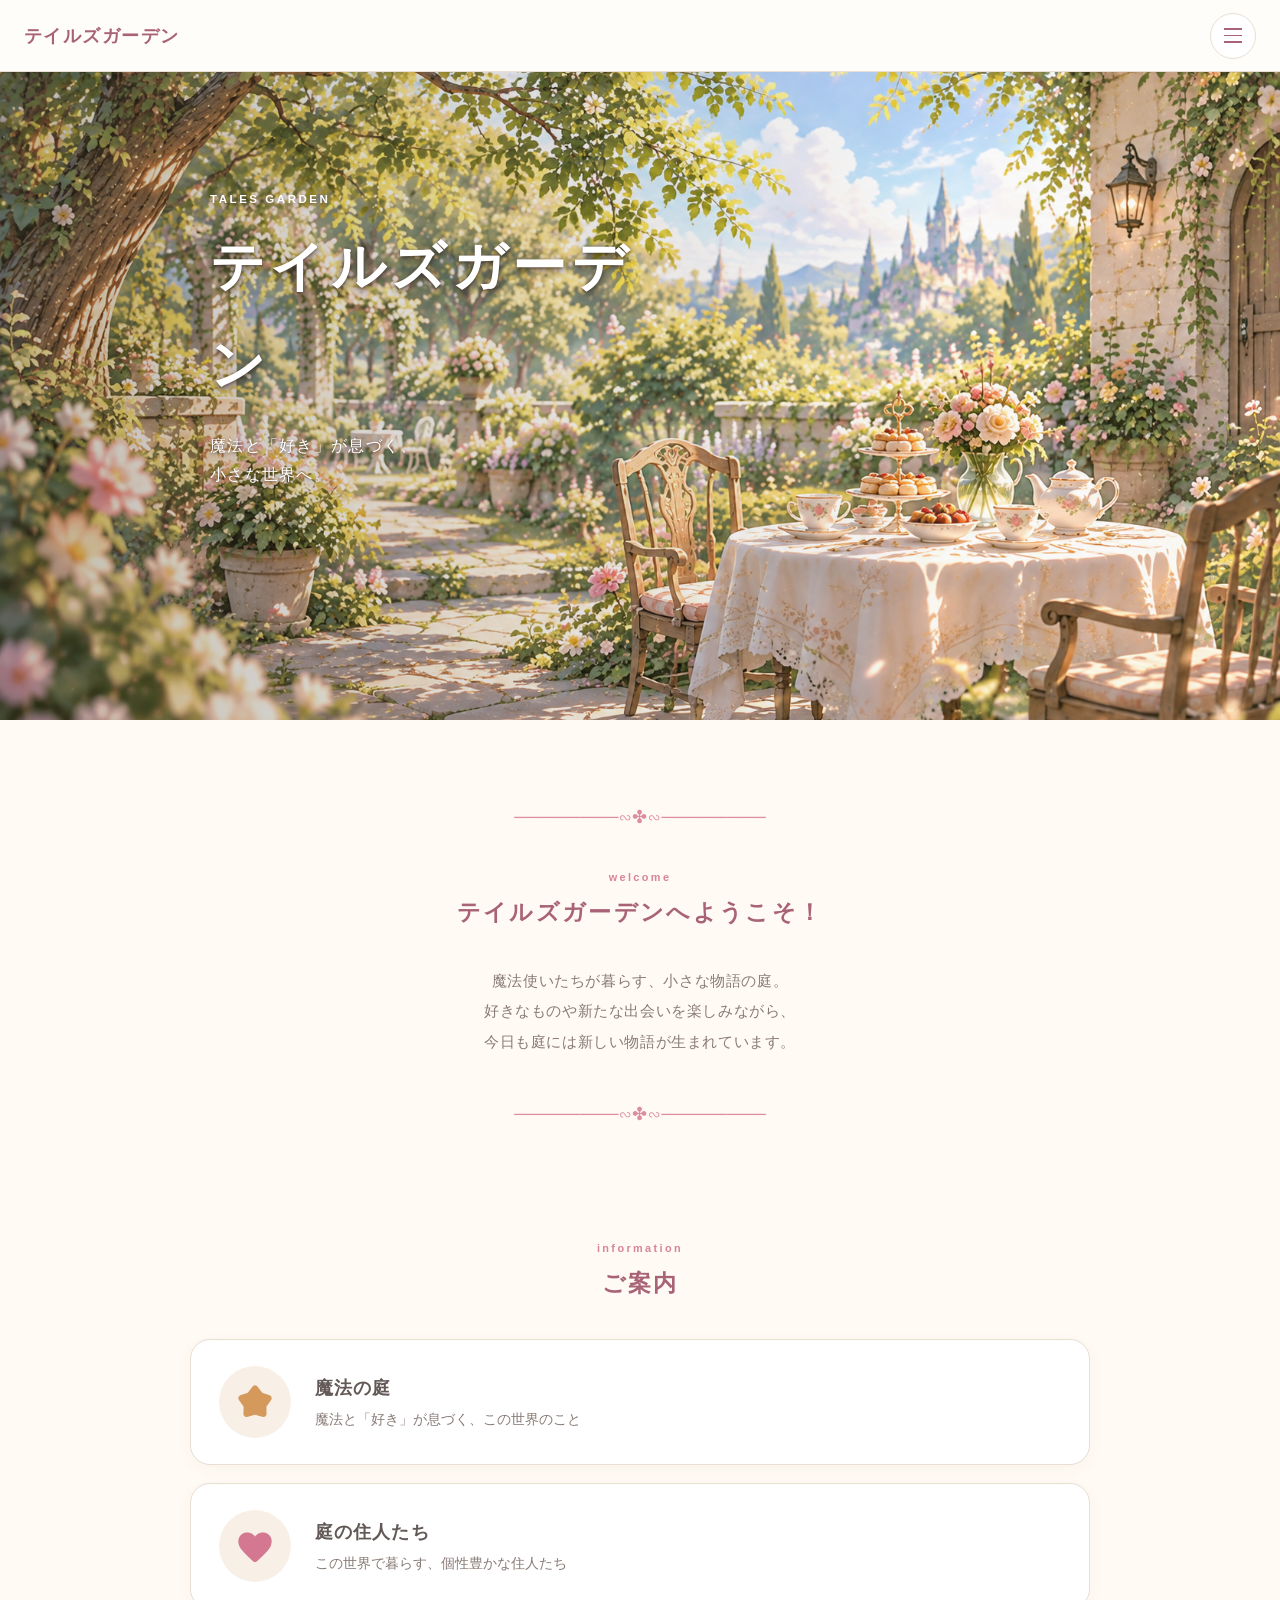
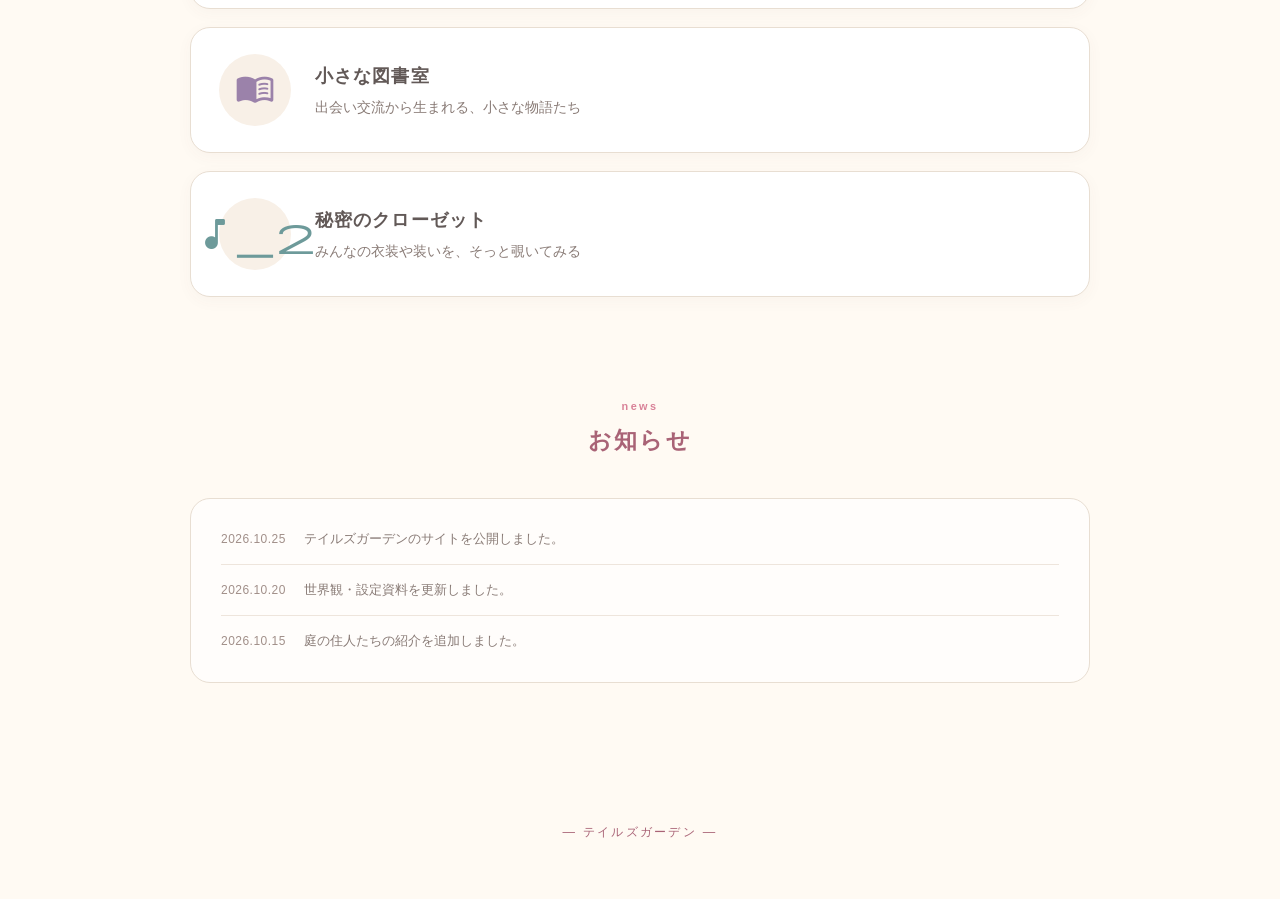
==== commit b8fa923a: "index.html の更新" ====
--- a/index.html
+++ b/index.html
@@ -4,8 +4,7 @@
 content="width=device-width, initial-scale=1.0">
 
   <title>テイルズガーデン</title>  <!-- Material Symbols Rounded -->  <link
-    rel="stylesheet"
-    href="https://fonts.googleapis.com/css2?family=Material+Symbols+Rounded:opsz,wght,FILL,GRAD@20..48,400,1,0"
+    rel="stylesheet" href="https://fonts.googleapis.com/css2?family=Material+Symbols+Rounded:opsz,wght,FILL,GRAD@20..48,400,1,0"
   >  <!-- CSS -->  <link rel="stylesheet" href="style.css">
 </head><body>  <!-- ========================================
        ヘッダー
@@ -71,7 +70,7 @@
         </h3>
 
         <p>
-          テイルズガーデンの世界について
+          魔法と「好き」が息づく、この世界のこと
         </p>
 
       </div>
@@ -100,7 +99,7 @@
         </h3>
 
         <p>
-          この庭で暮らす住人たち
+          この世界で暮らす、個性豊かな住人たち
         </p>
 
       </div>
@@ -129,7 +128,7 @@
         </h3>
 
         <p>
-          物語や記録を読む場所
+          出会いや交流から生まれる、小さな物語たち
         </p>
 
       </div>
@@ -158,7 +157,7 @@
         </h3>
 
         <p>
-          設定資料や小さな秘密
+          みんなの衣装や装いを、そっと覗いてみる
         </p>
 
       </div>
@@ -277,8 +276,7 @@
         </h2>
 
         <p>
-          テイルズガーデンの世界観や、
-          この庭にまつわる基本的な設定をご紹介します。
+          魔法と「好き」が息づく、この世界のこと
         </p>
 
       </div>
@@ -311,8 +309,7 @@
         </h2>
 
         <p>
-          テイルズガーデンで暮らす、
-          個性豊かな住人たちをご紹介します。
+          この世界で暮らす、個性豊かな住人たち
         </p>
 
       </div>
@@ -345,8 +342,7 @@
         </h2>
 
         <p>
-          物語や出来事、世界に残された記録を
-          ゆっくり読むことができます。
+          出会い交流から生まれる、小さな物語たち
         </p>
 
       </div>
@@ -379,8 +375,7 @@
         </h2>
 
         <p>
-          設定資料や小さな秘密など、
-          庭の裏側にあるものを覗いてみてください。
+          みんなの衣装や装いを、そっと覗いてみる
         </p>
 
       </div>
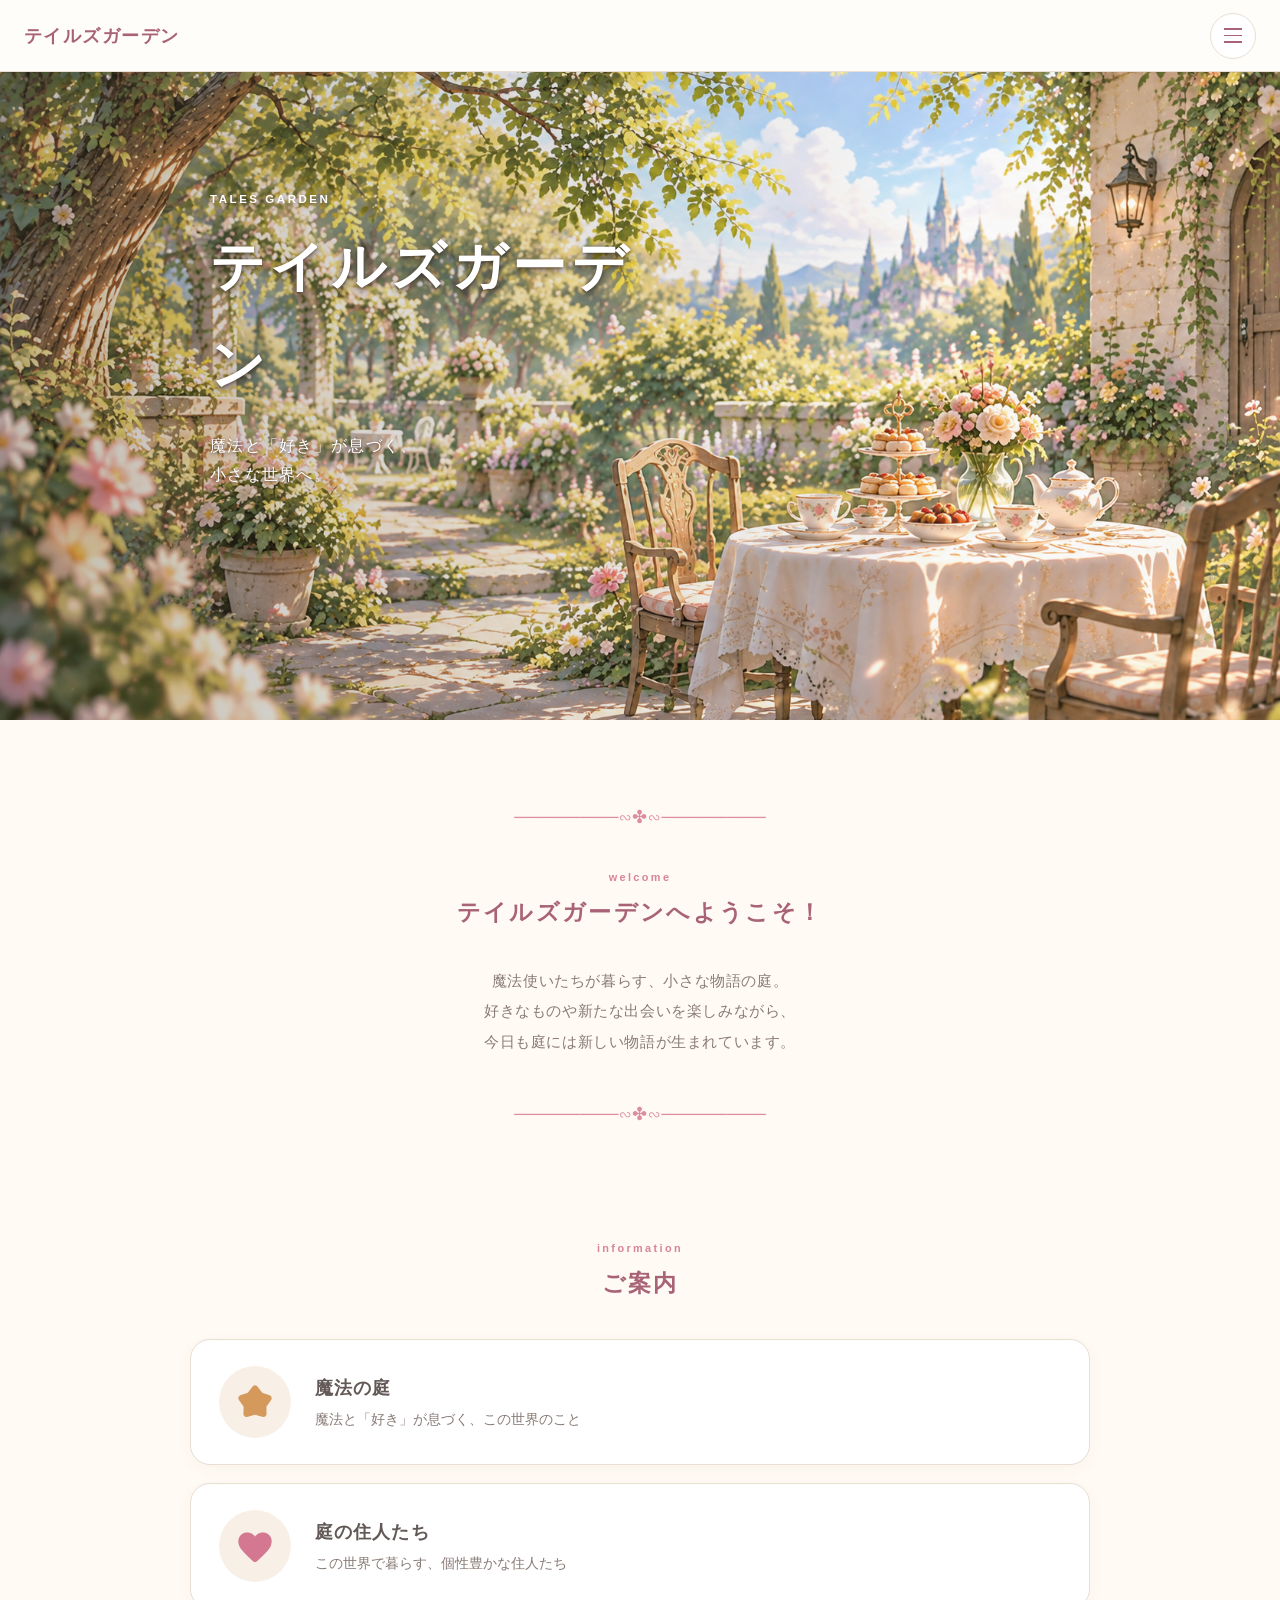
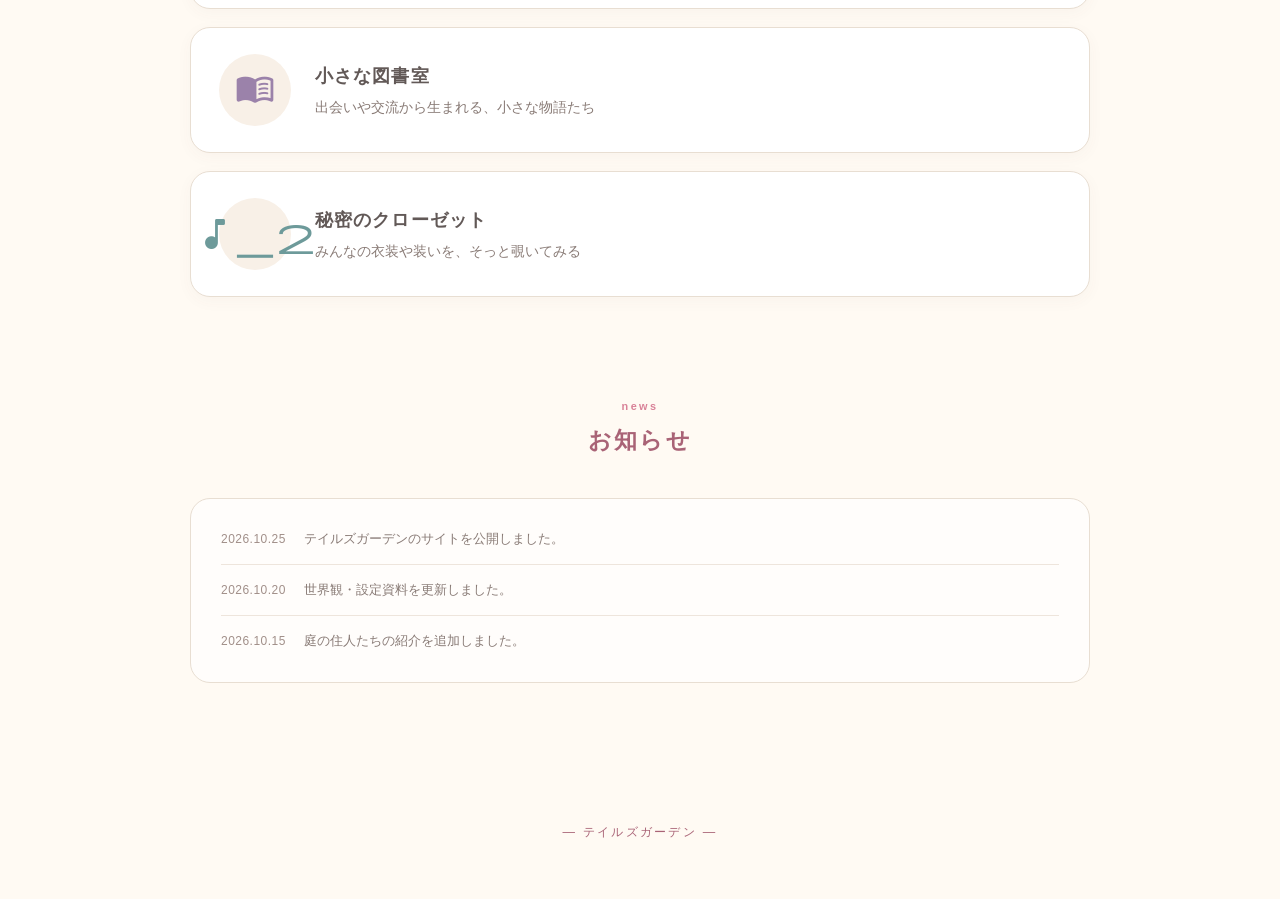
==== commit 23d4a50e: "index.html の更新" ====
--- a/index.html
+++ b/index.html
@@ -342,7 +342,7 @@
         </h2>
 
         <p>
-          出会い交流から生まれる、小さな物語たち
+          出会いや交流から生まれる、小さな物語たち
         </p>
 
       </div>
